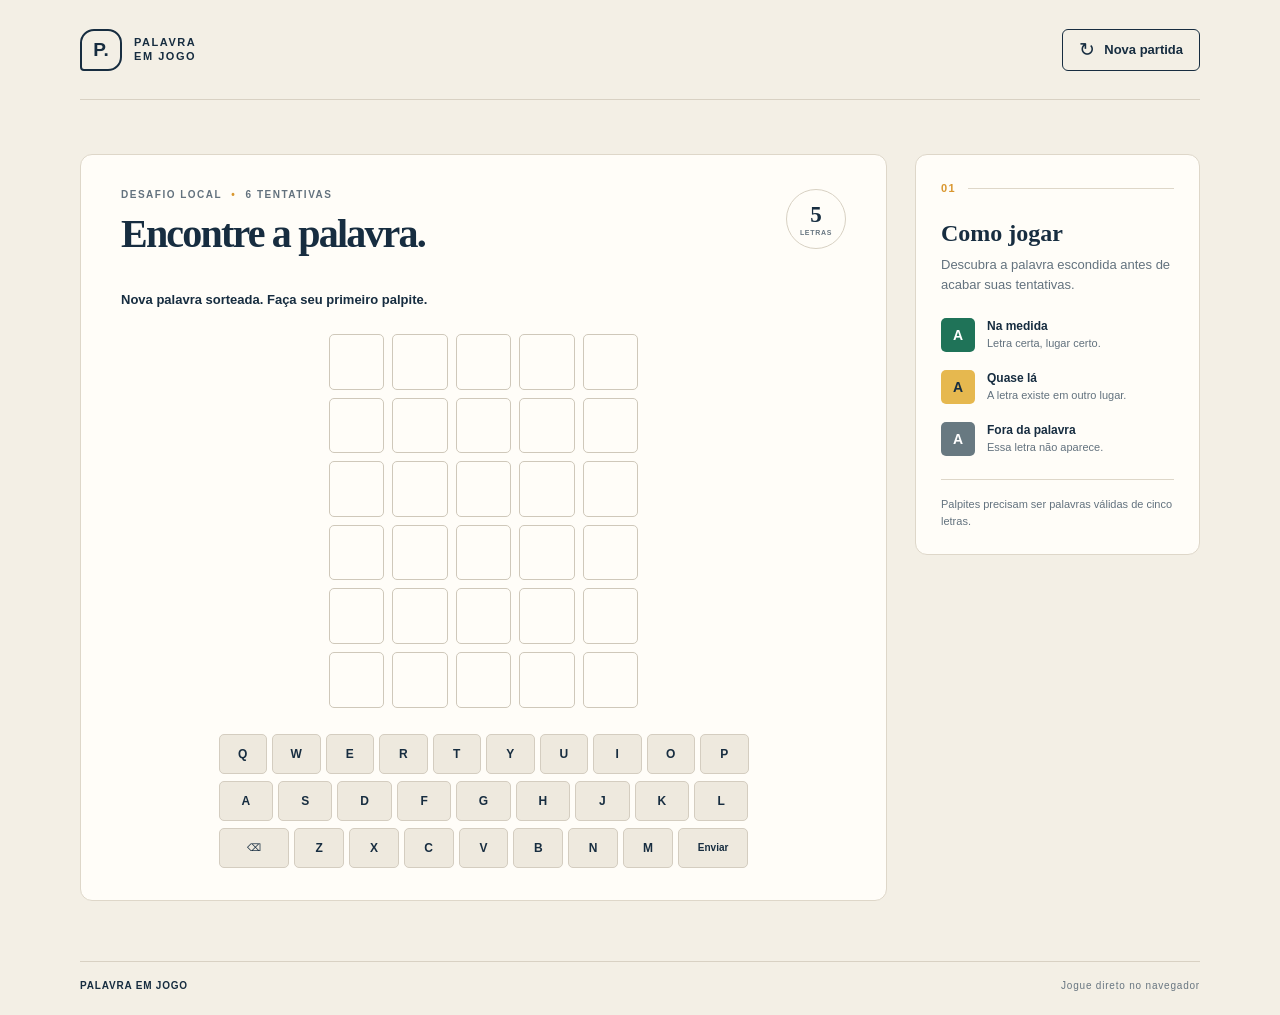
==== index.html @ 17cc77ea "first commit" ====
<!doctype html>
<html lang="pt-BR">
  <head>
    <meta charset="UTF-8" />
    <meta name="viewport" content="width=device-width, initial-scale=1.0" />
    <meta name="theme-color" content="#f3efe5" />
    <title>Termo Local | Palavra em Jogo</title>
    <link rel="stylesheet" href="style.css" />
    <script src="script.js" defer></script>
  </head>
  <body>
    <header class="site-header">
      <a class="brand" href="#inicio" aria-label="Palavra em Jogo, início">
        <span class="brand-mark" aria-hidden="true">P.</span>
        <span class="brand-name">PALAVRA<br />EM JOGO</span>
      </a>
      <button class="new-game-button" id="new-game" type="button">
        <span aria-hidden="true">↻</span>
        Nova partida
      </button>
    </header>

    <main class="game-layout" id="inicio">
      <section class="game-panel" aria-labelledby="game-title">
        <div class="game-heading">
          <div>
            <p class="eyebrow">DESAFIO LOCAL <span>•</span> 6 TENTATIVAS</p>
            <h1 id="game-title">Encontre a palavra.</h1>
          </div>
          <div class="letter-stamp" aria-hidden="true"><span>5</span><small>LETRAS</small></div>
        </div>

        <p class="game-message" id="game-message" role="status" aria-live="polite" aria-atomic="true">
          Digite uma palavra e pressione enviar.
        </p>

        <div class="board" id="board" role="grid" aria-label="Tabuleiro com seis tentativas" data-active-row="0"></div>

        <div class="keyboard" id="keyboard" role="group" aria-label="Teclado virtual"></div>
      </section>

      <aside class="guide-panel" aria-labelledby="guide-title">
        <div class="guide-topline"><span class="guide-number">01</span><span class="guide-rule"></span></div>
        <h2 id="guide-title">Como jogar</h2>
        <p>Descubra a palavra escondida antes de acabar suas tentativas.</p>

        <ul class="legend-list" aria-label="Significado das cores">
          <li>
            <span class="legend-swatch legend-swatch--correct" aria-hidden="true">A</span>
            <span><strong>Na medida</strong><small>Letra certa, lugar certo.</small></span>
          </li>
          <li>
            <span class="legend-swatch legend-swatch--present" aria-hidden="true">A</span>
            <span><strong>Quase lá</strong><small>A letra existe em outro lugar.</small></span>
          </li>
          <li>
            <span class="legend-swatch legend-swatch--absent" aria-hidden="true">A</span>
            <span><strong>Fora da palavra</strong><small>Essa letra não aparece.</small></span>
          </li>
        </ul>

        <p class="guide-footnote">Palpites precisam ser palavras válidas de cinco letras.</p>
      </aside>
    </main>

    <footer class="site-footer">
      <span>PALAVRA EM JOGO</span>
      <span>Jogue direto no navegador</span>
    </footer>
  </body>
</html>
---- style.css ----
:root {
  color-scheme: light;
  font-family: "Trebuchet MS", Arial, sans-serif;
  color: #172d40;
  background: #f3efe5;
  font-synthesis: none;
  text-rendering: optimizeLegibility;
}

* {
  box-sizing: border-box;
}

body {
  min-width: 320px;
  min-height: 100vh;
  margin: 0;
}

button {
  font: inherit;
}

.site-header,
.site-footer,
.game-layout {
  width: min(1120px, calc(100% - 48px));
  margin-inline: auto;
}

.site-header {
  display: flex;
  min-height: 100px;
  align-items: center;
  justify-content: space-between;
  gap: 24px;
  border-bottom: 1px solid #d8d1c3;
}

.brand {
  display: inline-flex;
  align-items: center;
  gap: 12px;
  color: inherit;
  text-decoration: none;
}

.brand-mark {
  display: grid;
  width: 42px;
  height: 42px;
  place-items: center;
  border: 2px solid #172d40;
  border-radius: 14px 14px 14px 4px;
  font-size: 19px;
  font-weight: 900;
}

.brand-name {
  font-size: 11px;
  font-weight: 900;
  letter-spacing: 0.14em;
  line-height: 1.25;
}

.header-note {
  margin: 0 auto 0 42px;
  color: #687681;
  font-size: 13px;
  line-height: 1.5;
}

.new-game-button {
  display: inline-flex;
  align-items: center;
  gap: 9px;
  min-height: 42px;
  padding: 0 16px;
  border: 1px solid #172d40;
  border-radius: 6px;
  background: transparent;
  color: #172d40;
  cursor: pointer;
  font-size: 13px;
  font-weight: 700;
}

.new-game-button span {
  font-size: 19px;
  line-height: 1;
}

.game-layout {
  display: grid;
  grid-template-columns: minmax(0, 1fr) 285px;
  align-items: start;
  gap: 28px;
  padding-block: 54px 60px;
}

.game-panel,
.guide-panel {
  border: 1px solid #ded7c9;
  border-radius: 12px;
  background: #fffdf8;
}

.game-panel {
  padding: 34px 40px 32px;
}

.game-heading {
  display: flex;
  align-items: flex-start;
  justify-content: space-between;
  gap: 20px;
}

.eyebrow {
  margin: 0 0 10px;
  color: #63727e;
  font-size: 10px;
  font-weight: 800;
  letter-spacing: 0.15em;
}

.eyebrow span {
  padding-inline: 5px;
  color: #d9972f;
}

h1,
h2,
p {
  margin-top: 0;
}

.game-heading h1 {
  margin-bottom: 8px;
  font-family: Georgia, "Times New Roman", serif;
  font-size: clamp(29px, 4vw, 40px);
  font-weight: 700;
  letter-spacing: -0.045em;
}

.intro-copy {
  max-width: 480px;
  margin-bottom: 0;
  color: #63727e;
  font-size: 14px;
  line-height: 1.55;
}

.letter-stamp {
  display: flex;
  width: 60px;
  height: 60px;
  flex: 0 0 auto;
  flex-direction: column;
  align-items: center;
  justify-content: center;
  border: 1px solid #d8d1c3;
  border-radius: 50%;
  color: #172d40;
}

.letter-stamp span {
  font-family: Georgia, "Times New Roman", serif;
  font-size: 23px;
  font-weight: 700;
  line-height: 1;
}

.letter-stamp small {
  margin-top: 3px;
  color: #687681;
  font-size: 7px;
  font-weight: 800;
  letter-spacing: 0.1em;
}

.game-message {
  min-height: 24px;
  margin: 27px 0 18px;
  color: #516371;
  font-size: 13px;
  font-weight: 700;
}

.board {
  display: grid;
  gap: 8px;
  width: min(100%, 310px);
  margin-inline: auto;
}

.guess-row {
  display: grid;
  grid-template-columns: repeat(5, minmax(0, 1fr));
  gap: 8px;
}

.tile {
  display: grid;
  min-width: 0;
  place-items: center;
  border: 1px solid #cfc8ba;
  border-radius: 5px;
  background: #fffdf8;
  color: #172d40;
  font-size: 20px;
  font-weight: 800;
}

.keyboard {
  display: grid;
  gap: 7px;
  max-width: 530px;
  margin: 26px auto 0;
}

.keyboard-row {
  display: flex;
  justify-content: center;
  gap: 5px;
}

.key {
  min-width: 0;
  min-height: 40px;
  flex: 1 1 0;
  padding: 5px 3px;
  border: 1px solid #d4cdc0;
  border-radius: 5px;
  background: #eee9de;
  color: #172d40;
  cursor: pointer;
  font-size: 12px;
  font-weight: 800;
}

.key--action {
  flex-grow: 1.5;
  font-size: 10px;
}

.guide-panel {
  padding: 27px 25px 24px;
}

.guide-topline {
  display: flex;
  align-items: center;
  gap: 12px;
  margin-bottom: 26px;
}

.guide-number {
  color: #d9972f;
  font-size: 11px;
  font-weight: 900;
  letter-spacing: 0.12em;
}

.guide-rule {
  height: 1px;
  flex: 1;
  background: #ded7c9;
}

.guide-panel h2 {
  margin-bottom: 8px;
  font-family: Georgia, "Times New Roman", serif;
  font-size: 24px;
}

.guide-panel > p {
  color: #63727e;
  font-size: 13px;
  line-height: 1.55;
}

.legend-list {
  display: grid;
  gap: 18px;
  margin: 23px 0;
  padding: 0;
  list-style: none;
}

.legend-list li {
  display: flex;
  align-items: center;
  gap: 12px;
}

.legend-swatch {
  display: grid;
  width: 34px;
  height: 34px;
  flex: 0 0 auto;
  place-items: center;
  border-radius: 5px;
  color: white;
  font-size: 14px;
  font-weight: 900;
}

.legend-swatch--correct {
  background: #238166;
}

.legend-swatch--present {
  background: #d89a35;
}

.legend-swatch--absent {
  background: #89949a;
}

.legend-list strong,
.legend-list small {
  display: block;
}

.legend-list strong {
  margin-bottom: 3px;
  font-size: 12px;
}

.legend-list small {
  color: #63727e;
  font-size: 11px;
  line-height: 1.4;
}

.guide-footnote {
  margin-bottom: 0;
  padding-top: 16px;
  border-top: 1px solid #ded7c9;
  font-size: 11px !important;
}

.site-footer {
  display: flex;
  justify-content: space-between;
  gap: 20px;
  padding-block: 18px 24px;
  border-top: 1px solid #d8d1c3;
  color: #687681;
  font-size: 10px;
  letter-spacing: 0.08em;
}

.site-footer span:first-child {
  color: #172d40;
  font-weight: 900;
}

:root {
  --color-paper: #f3efe5;
  --color-surface: #fffdf8;
  --color-ink: #172d40;
  --color-muted: #63727e;
  --color-line: #ded7c9;
  --color-correct: #1f7358;
  --color-present: #e6b84f;
  --color-absent: #687981;
}

.tile {
  aspect-ratio: 1;
  padding: 0;
}

.tile[data-state="correct"],
.key[data-state="correct"],
.legend-swatch--correct {
  border-color: var(--color-correct);
  background: var(--color-correct);
  color: #fff;
}

.tile[data-state="present"],
.key[data-state="present"],
.legend-swatch--present {
  border-color: var(--color-present);
  background: var(--color-present);
  color: var(--color-ink);
}

.tile[data-state="absent"],
.key[data-state="absent"],
.legend-swatch--absent {
  border-color: var(--color-absent);
  background: var(--color-absent);
  color: #fff;
}

.new-game-button:focus-visible,
.key:focus-visible,
.brand:focus-visible {
  outline: 3px solid #d9972f;
  outline-offset: 3px;
}

.game-message {
  color: var(--color-ink);
}

@media (hover: hover) {
  .new-game-button:hover {
    background: #e9e3d8;
  }

  .key:hover:not([data-state]) {
    border-color: #9caaaf;
    background: #e4ded2;
  }
}

@media (max-width: 760px) {
  .site-header,
  .site-footer,
  .game-layout {
    width: calc(100% - 32px);
  }

  .site-header {
    min-height: 82px;
    gap: 12px;
  }

  .header-note {
    display: none;
  }

  .game-layout {
    grid-template-columns: minmax(0, 1fr);
    gap: 16px;
    padding-block: 28px 36px;
  }

  .game-panel {
    padding: 28px 24px;
  }

  .guide-panel {
    padding: 24px;
  }
}

@media (max-width: 420px) {
  .site-header,
  .site-footer,
  .game-layout {
    width: calc(100% - 24px);
  }

  .site-header {
    min-height: 74px;
    gap: 8px;
  }

  .brand {
    gap: 8px;
  }

  .brand-mark {
    width: 36px;
    height: 36px;
    border-radius: 12px 12px 12px 4px;
    font-size: 16px;
  }

  .brand-name {
    font-size: 9px;
  }

  .new-game-button {
    min-height: 38px;
    gap: 6px;
    padding-inline: 9px;
    font-size: 11px;
  }

  .new-game-button span {
    font-size: 16px;
  }

  .game-layout {
    gap: 14px;
    padding-block: 20px 30px;
  }

  .game-panel {
    padding: 20px 13px;
  }

  .game-heading {
    gap: 8px;
  }

  .game-heading h1 {
    font-size: clamp(25px, 7vw, 31px);
  }

  .intro-copy {
    font-size: 13px;
  }

  .letter-stamp {
    width: 46px;
    height: 46px;
  }

  .letter-stamp span {
    font-size: 19px;
  }

  .letter-stamp small {
    font-size: 6px;
  }

  .game-message {
    margin: 20px 0 14px;
    font-size: 12px;
  }

  .board {
    width: 100%;
    max-width: 320px;
    gap: 6px;
  }

  .guess-row {
    gap: 5px;
  }

  .tile {
    border-radius: 4px;
    font-size: clamp(16px, 5vw, 20px);
  }

  .keyboard {
    width: 100%;
    max-width: 320px;
    gap: 5px;
    margin-top: 20px;
  }

  .keyboard-row {
    gap: 3px;
  }

  .key {
    min-height: 38px;
    padding-inline: 1px;
    font-size: clamp(9px, 2.8vw, 11px);
  }

  .key--action {
    flex-grow: 1.65;
    font-size: clamp(8px, 2.3vw, 10px);
  }

  .guide-panel {
    padding: 20px;
  }

  .site-footer {
    gap: 10px;
    font-size: 8px;
    letter-spacing: 0.03em;
  }
}

@media (max-width: 360px) {
  .site-header {
    gap: 6px;
  }

  .letter-stamp {
    display: none;
  }

  .game-panel {
    padding-inline: 10px;
  }

  .keyboard-row {
    gap: 2px;
  }

  .key {
    min-height: 36px;
  }
}
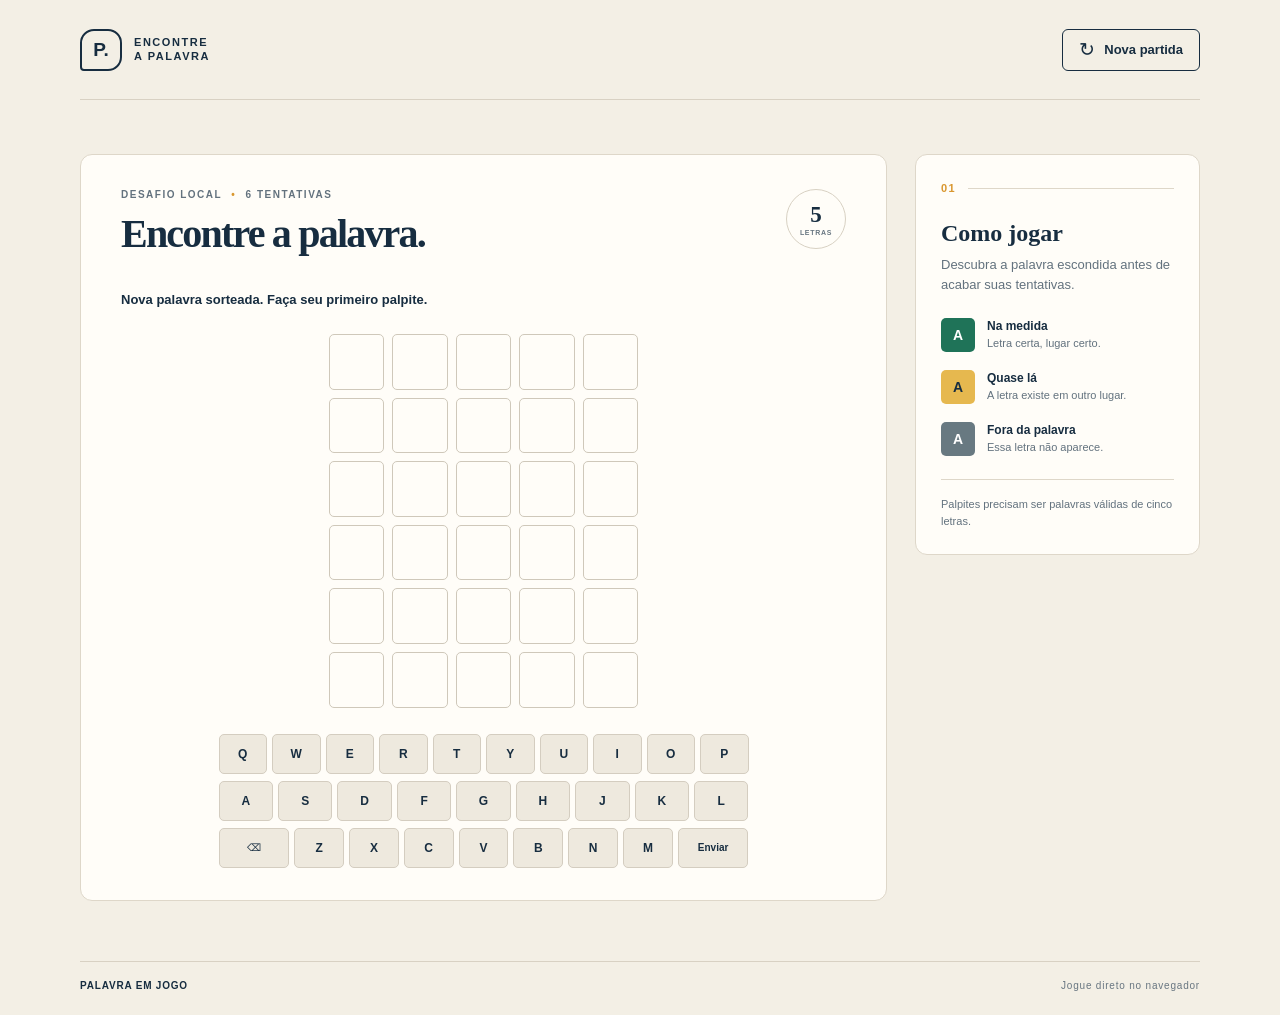
==== commit 4db9968b: "update title and brand name in index.html; add new words to the word list in script.js" ====
--- a/index.html
+++ b/index.html
@@ -4,7 +4,7 @@
     <meta charset="UTF-8" />
     <meta name="viewport" content="width=device-width, initial-scale=1.0" />
     <meta name="theme-color" content="#f3efe5" />
-    <title>Termo Local | Palavra em Jogo</title>
+    <title>Encontre a palavra | Palavra em Jogo</title>
     <link rel="stylesheet" href="style.css" />
     <script src="script.js" defer></script>
   </head>
@@ -12,7 +12,7 @@
     <header class="site-header">
       <a class="brand" href="#inicio" aria-label="Palavra em Jogo, início">
         <span class="brand-mark" aria-hidden="true">P.</span>
-        <span class="brand-name">PALAVRA<br />EM JOGO</span>
+        <span class="brand-name">ENCONTRE<br />A PALAVRA</span>
       </a>
       <button class="new-game-button" id="new-game" type="button">
         <span aria-hidden="true">↻</span>
